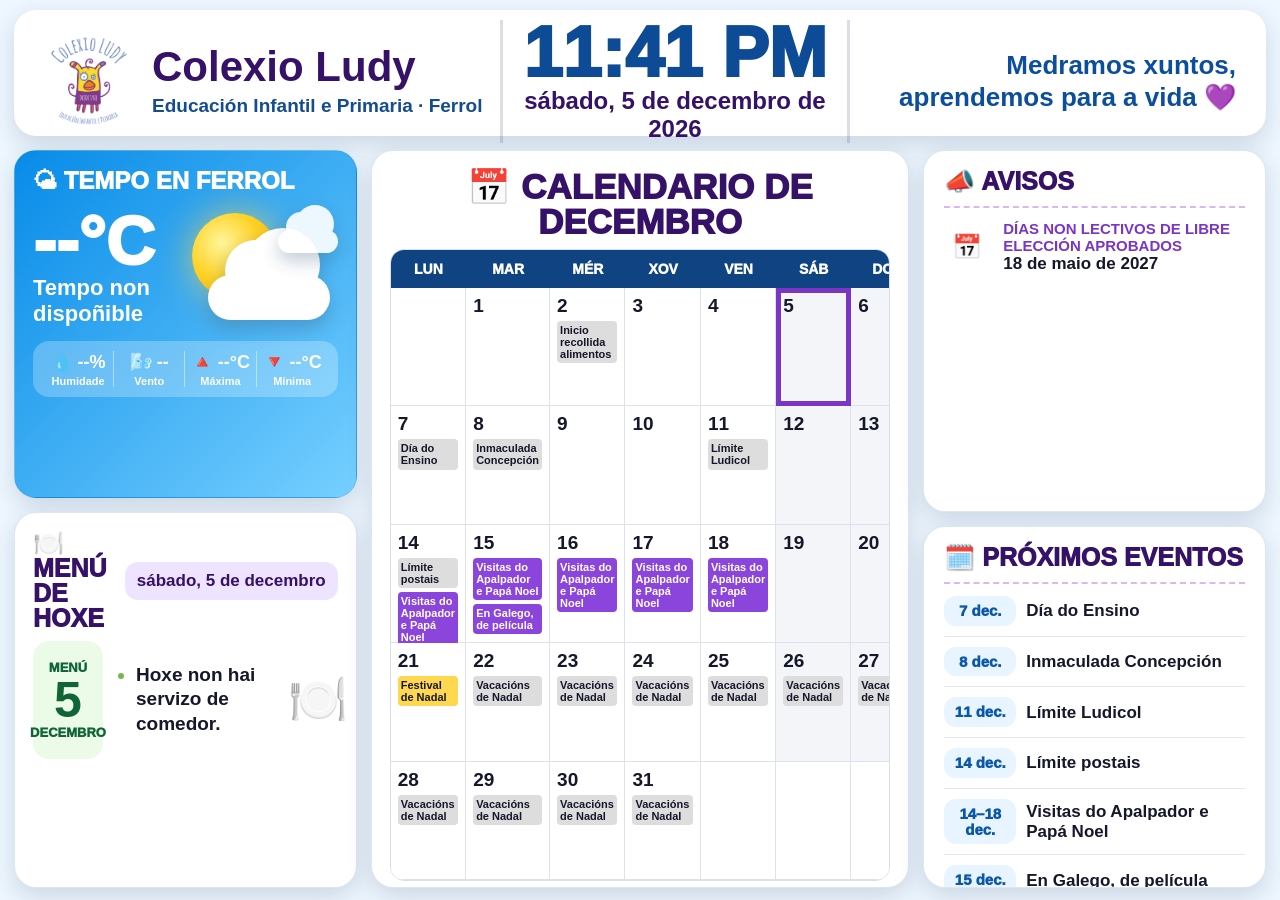
==== index.html @ 8db650c2 "Add files via upload" ====
<!DOCTYPE html>
<html lang="gl">
<head>
<meta charset="utf-8">
<meta name="viewport" content="width=device-width,initial-scale=1">
<title>Colexio Ludy · Panel informativo</title>
<style>
:root {
  --navy:#0b2e63;
  --blue:#168ee7;
  --purple:#351168;
  --violet:#7b35c5;
  --pink:#f25c9a;
  --yellow:#ffd84f;
  --cyan:#72d6dc;
  --green:#b8ec88;
  --sport:#0b3aa6;
  --ink:#15172a;
  --shadow:0 8px 24px rgba(18,43,80,.16);
}
*{box-sizing:border-box}
html,body{margin:0;width:100%;height:100%;overflow:hidden}
body{font-family:"Segoe UI",Arial,sans-serif;background:#eef7ff;color:var(--ink)}

.screen{
  width:100vw;
  height:100vh;
  padding:10px 14px 12px;
  display:grid;
  grid-template-rows:126px 1fr;
  gap:14px;
}

header{
  background:white;
  border-radius:22px;
  box-shadow:var(--shadow);
  display:grid;
  grid-template-columns:1.24fr .95fr 1.05fr;
  align-items:center;
  padding:10px 30px;
}

.brand{display:flex;align-items:center;gap:18px;min-width:0}
.logo{width:90px;height:90px;object-fit:contain}
h1{margin:0;color:var(--purple);font-size:42px;line-height:1}
.brand p{margin:7px 0 0;color:#144d8e;font-size:19px;font-weight:750}
.clock{text-align:center;border-left:3px solid rgba(53,17,104,.15);border-right:3px solid rgba(53,17,104,.15)}
#hora{font-size:70px;line-height:.95;font-weight:950;color:#0d4b96}
#data{font-size:24px;font-weight:900;color:var(--purple)}
#data b{color:#0d66bd}
.motto{text-align:right;color:#0b4e9d;font:700 26px "Comic Sans MS","Segoe UI",sans-serif;line-height:1.25}

main{
  display:grid;
  grid-template-columns:28fr 44fr 28fr;
  grid-template-rows:48fr 52fr;
  gap:14px;
  min-height:0;
}

.card{
  background:white;
  border-radius:22px;
  box-shadow:var(--shadow);
  border:1px solid rgba(70,120,180,.18);
  padding:18px;
  overflow:hidden;
}
.card h2{margin:0 0 12px;color:var(--purple);font-size:26px;font-weight:950;line-height:1}

/* TEMPO */
.weather{
  grid-column:1;
  grid-row:1;
  background:linear-gradient(135deg,#078be8 0%,#76d0ff 100%);
  color:white;
}
.weather h2{color:white;font-size:24px}
.wbox{display:grid;grid-template-columns:1fr 154px;align-items:center;gap:4px}
.temp{font-size:68px;font-weight:950;line-height:1}
.wtext{font-size:22px;font-weight:800}
.art{position:relative;width:154px;height:124px}
.sun{position:absolute;left:8px;top:8px;width:86px;height:86px;border-radius:50%;background:radial-gradient(circle at 35% 35%,#fff69b,#ffd226 45%,#f5a400);box-shadow:0 0 35px rgba(255,214,66,.65)}
.sun:before{content:"";position:absolute;inset:-20px;border-radius:50%;background:repeating-conic-gradient(#ffd126 0 9deg,transparent 9deg 24deg);z-index:-1}
.cloud{position:absolute;background:white;border-radius:50px;filter:drop-shadow(0 8px 9px rgba(56,96,128,.35))}
.cloud:before,.cloud:after{content:"";position:absolute;background:white;border-radius:50%}
.c1{width:122px;height:45px;left:24px;top:70px}
.c1:before{width:62px;height:62px;left:17px;top:-35px}
.c1:after{width:74px;height:74px;right:10px;top:-47px}
.c2{width:60px;height:23px;right:0;top:25px;opacity:.9}
.c2:before{width:30px;height:30px;left:8px;top:-18px}
.c2:after{width:38px;height:38px;right:4px;top:-25px}
.stats{margin-top:12px;padding:10px;background:rgba(255,255,255,.25);border-radius:16px;display:grid;grid-template-columns:repeat(4,1fr)}
.stats div{text-align:center;border-right:1px solid rgba(255,255,255,.45);font-size:18px;font-weight:900}
.stats div:last-child{border-right:0}
.stats small{display:block;font-size:11px;margin-top:2px}

/* MENÚ */
.menu{grid-column:1;grid-row:2}
.menuhead{display:flex;justify-content:space-between;align-items:center;margin-bottom:10px}
.menuhead h2{margin:0;font-size:25px}
.pill{background:#efe4ff;color:var(--purple);font-weight:900;padding:9px 12px;border-radius:13px;font-size:17px;white-space:nowrap}
.mcontent{display:grid;grid-template-columns:70px 1fr 50px;gap:12px;align-items:center}
.badge{height:118px;background:#ecfae8;border-radius:16px;color:#0f6535;display:flex;flex-direction:column;align-items:center;justify-content:center;font-weight:950}
.badge strong{font-size:50px;line-height:1}
.badge span{font-size:13px}
#menu-list{margin:0;padding-left:21px;font-size:19px;line-height:1.28;font-weight:700}
#menu-list li{margin:6px 0}
#menu-list li::marker{color:#76b84c}
.plate{font-size:48px}
.nut{margin-top:12px;background:#f1e6ff;color:#5d238d;border-radius:14px;padding:10px;font-size:15px;font-weight:800;line-height:1.2}

/* CALENDARIO */
.calendar{grid-column:2;grid-row:1/3;padding:18px}
.calendar h2{text-align:center;font-size:35px;margin-bottom:10px}
.cal{height:calc(100% - 68px);display:grid;grid-template-columns:repeat(7,1fr);grid-template-rows:38px repeat(5,1fr);border:1px solid #d8deea;border-radius:14px;overflow:hidden}
.wd{background:#0f4382;color:white;display:flex;align-items:center;justify-content:center;font-size:14px;font-weight:950}
.day{position:relative;padding:7px;border-right:1px solid #dce2ec;border-bottom:1px solid #dce2ec;font-size:19px;font-weight:900;background:white}
.weekend{background:#f3f5f8}
.today{outline:5px solid var(--violet);outline-offset:-5px}
.evt{display:block;margin-top:4px;padding:3px;border-radius:4px;font-size:11px;line-height:1.1;font-weight:850}
.pink{background:#f45c9a;color:white}
.cyan{background:#72d6dc}
.purple{background:#8b45dc;color:white}
.yellow{background:#ffd84f}
.blue{background:#37aee8;color:white}
.deep{background:#1020ad;color:white}
.gray{background:#ddd}
.green{background:#bdef92}
.legend{height:38px;display:flex;align-items:center;justify-content:center;gap:8px;font-size:12px;font-weight:800;flex-wrap:wrap}
.dot{display:inline-block;width:13px;height:13px;border-radius:50%;margin-right:4px;vertical-align:-2px}

/* DEREITA: máis estreita visualmente e máis alta */
.side{
  grid-column:3;
  grid-row:1/3;
  display:grid;
  grid-template-rows:1fr 1fr;
  gap:14px;
  min-height:0;
}
.notices,.events{padding:18px 20px}
.notices h2,.events h2{border-bottom:2px dashed #d8b7f3;padding-bottom:12px;font-size:25px;margin-bottom:12px}
.nlist,.elist{display:flex;flex-direction:column;gap:10px}
.notice{display:grid;grid-template-columns:48px 1fr;gap:11px;align-items:center;border-bottom:1px solid #e4e7ef;padding-bottom:10px}
.notice:last-child{border-bottom:0}
.ico{width:46px;height:46px;border-radius:50%;display:flex;align-items:center;justify-content:center;color:white;font-size:24px}
.notice b{display:block;color:var(--violet);font-size:15px;text-transform:uppercase}
.notice span{font-size:17px;font-weight:850;line-height:1.14}
.erow{display:grid;grid-template-columns:72px 1fr;gap:10px;align-items:center;border-bottom:1px solid #e4e7ef;padding-bottom:10px}
.erow:last-child{border-bottom:0}
.edate{background:#e8f4ff;color:#0a58a7;border-radius:12px;padding:7px 2px;text-align:center;font-size:15px;line-height:1.05;font-weight:950}
.erow span{font-size:17px;line-height:1.16;font-weight:850}
.orange{background:#ffb85c;color:var(--ink)}
.week-event{z-index:1;align-self:start;margin:32px 6px 0;padding:5px 8px;border-radius:6px;font-size:13px;line-height:18px;font-weight:850;pointer-events:none}
.has-week-bar > span:nth-child(2){margin-top:40px}
</style>
</head>
<body>
<div class="screen">
<header>
 <div class="brand">
   <img src="[data-uri]" alt="Logo" class="logo">
   <div><h1>Colexio Ludy</h1><p>Educación Infantil e Primaria · Ferrol</p></div>
 </div>
 <div class="clock"><div id="hora">--:--</div><div id="data">Cargando…</div></div>
 <div class="motto">Medramos xuntos,<br>aprendemos para a vida 💜</div>
</header>

<main>
 <section class="card weather">
  <h2>🌤 TEMPO EN FERROL</h2>
  <div class="wbox"><div><div id="temperatura" class="temp">--°C</div><div id="estado" class="wtext">Actualizando…</div></div><div class="art"><div class="sun"></div><div class="cloud c1"></div><div class="cloud c2"></div></div></div>
  <div class="stats"><div>💧 <span id="humidade">--%</span><small>Humidade</small></div><div>🌬️ <span id="vento">--</span><small>Vento</small></div><div>🔺 <span id="maxima">--°C</span><small>Máxima</small></div><div>🔻 <span id="minima">--°C</span><small>Mínima</small></div></div>
 </section>

 <section class="card menu">
  <div class="menuhead"><h2>🍽️ MENÚ DE HOXE</h2><div id="menu-data" class="pill">--</div></div>
  <div class="mcontent"><div class="badge"><span>MENÚ</span><strong id="menu-dia-num">--</strong><span id="menu-mes">--</span></div><ul id="menu-list"></ul><div class="plate">🍽️</div></div>
  <div id="nutrition" class="nut"></div>
 </section>

 <section class="card calendar">
<h2 id="calendar-title">📅 CALENDARIO</h2>
  <div id="cal" class="cal"></div>
  <div class="legend">
    <span><i class="dot" style="border:3px solid #7b35c5"></i>Hoxe</span>
    <span><i class="dot" style="background:#8b45dc"></i>Actividades</span>
    <span><i class="dot" style="background:#ffd84f"></i>Celebracións</span>
    <span><i class="dot" style="background:#54d0d4"></i>Saídas</span>
    <span><i class="dot" style="background:#1020ad"></i>Deporte</span>
    <span><i class="dot" style="background:#aaa"></i>Outros</span>
  </div>
 </section>

 <div class="side">
  <section class="card notices"><h2>📣 AVISOS</h2><div id="notices" class="nlist"></div></section>
  <section class="card events"><h2>🗓️ PRÓXIMOS EVENTOS</h2><div id="elist" class="elist"></div></section>
 </div>
</main>
</div>

<script src="script.js?v=20261005-samain-4"></script>
  
</body>
</html>
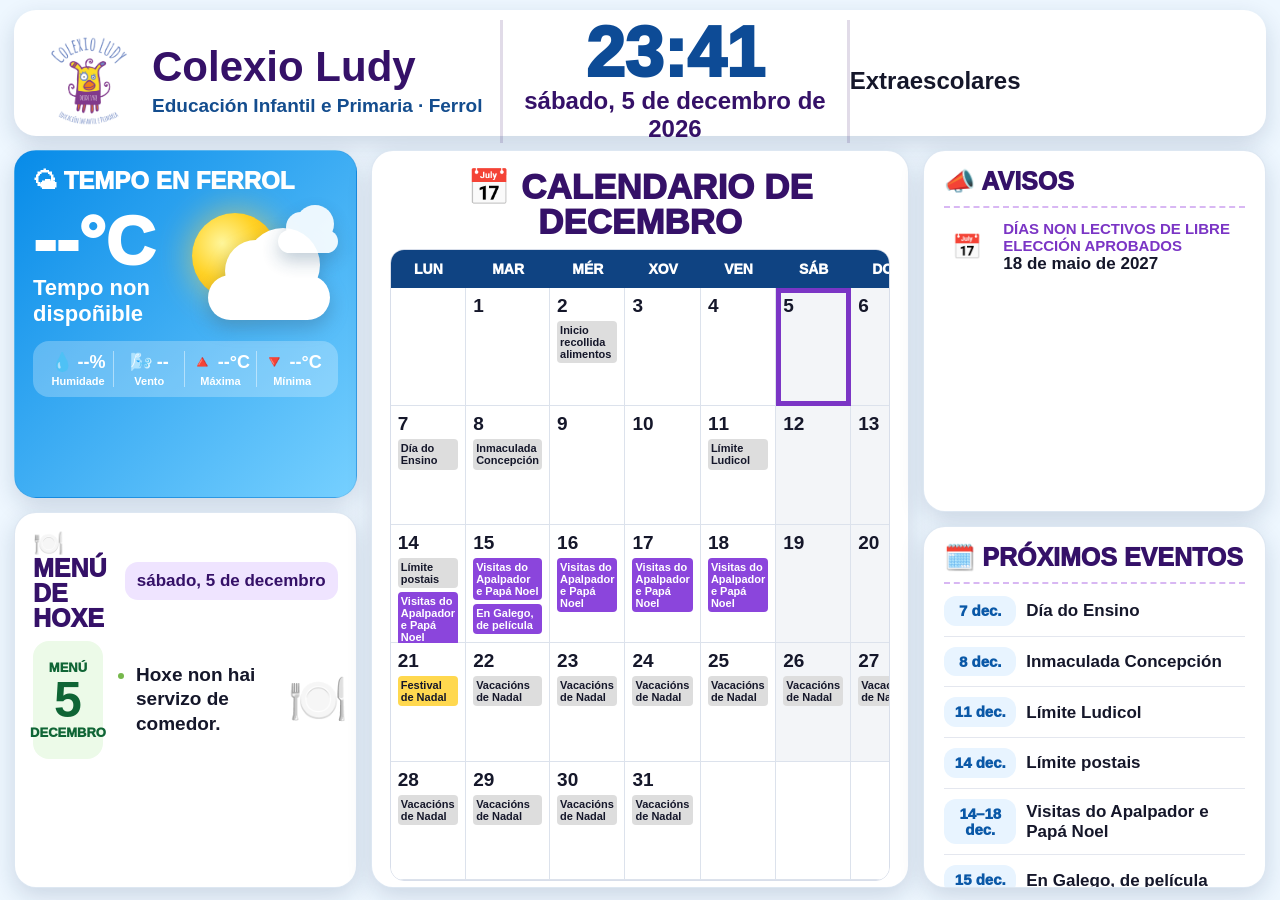
==== commit b0f47458: "Update index.html" ====
--- a/index.html
+++ b/index.html
@@ -165,7 +165,10 @@
    <div><h1>Colexio Ludy</h1><p>Educación Infantil e Primaria · Ferrol</p></div>
  </div>
  <div class="clock"><div id="hora">--:--</div><div id="data">Cargando…</div></div>
- <div class="motto">Medramos xuntos,<br>aprendemos para a vida 💜</div>
+<section class="extraescolares-tv" aria-label="Actividades extraescolares">
+  <h2 id="extraescolares-titulo">Extraescolares</h2>
+  <div id="extraescolares-lista"></div>
+</section>
 </header>
 
 <main>
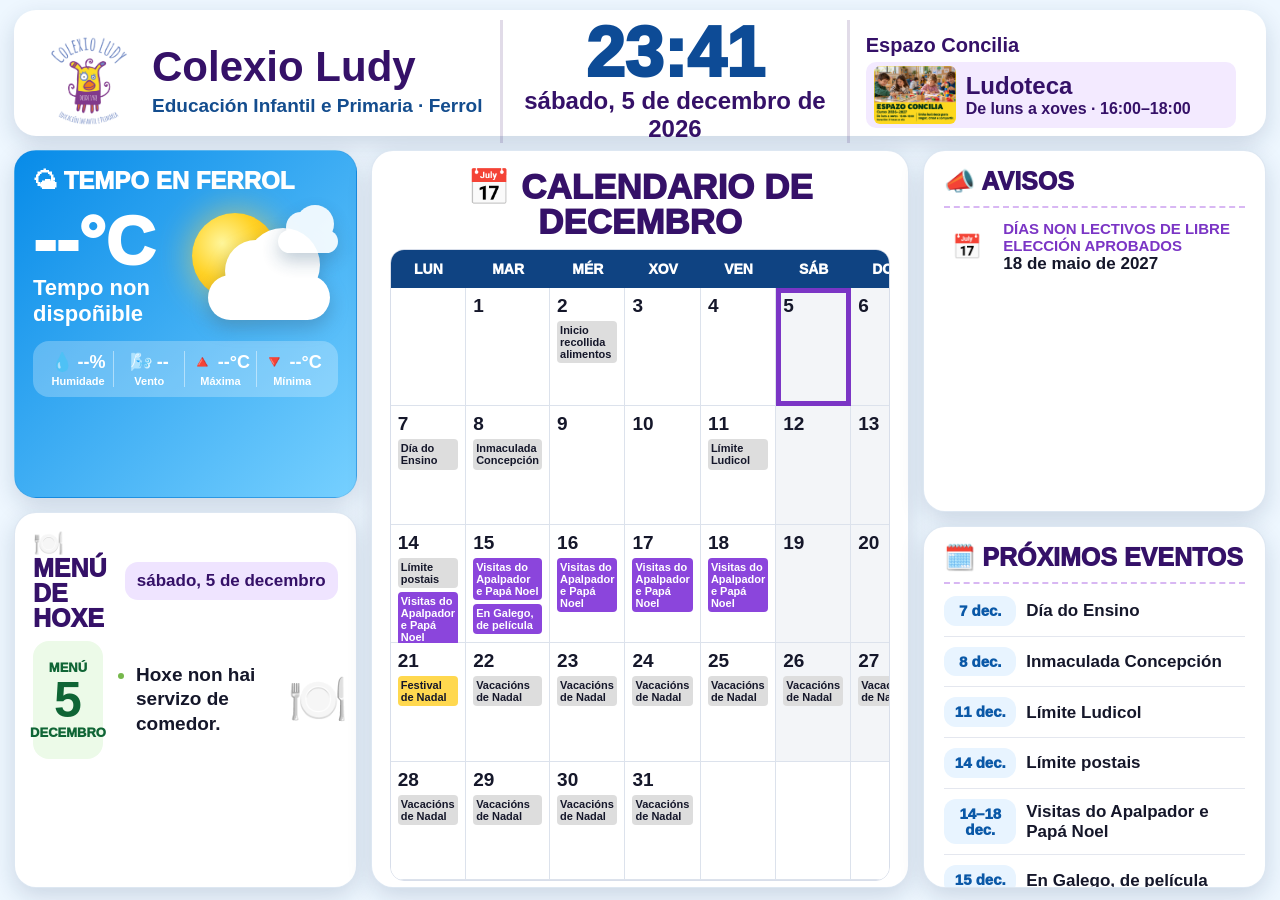
==== commit e4454f1a: "Add files via upload" ====
--- a/index.html
+++ b/index.html
@@ -155,6 +155,20 @@
 .orange{background:#ffb85c;color:var(--ink)}
 .week-event{z-index:1;align-self:start;margin:32px 6px 0;padding:5px 8px;border-radius:6px;font-size:13px;line-height:18px;font-weight:850;pointer-events:none}
 .has-week-bar > span:nth-child(2){margin-top:40px}
+
+/* Extraescolares: ocupa só a antiga zona do lema. */
+.extraescolares-tv{min-width:0;height:100%;padding-left:16px;display:flex;flex-direction:column;justify-content:center;gap:6px;color:var(--purple)}
+.extraescolares-tv h2{margin:0;font-size:20px;font-weight:900;line-height:1.1}
+#extraescolares-lista{display:grid;gap:5px;min-width:0}
+.extraescolar-tv{display:grid;grid-template-columns:58px minmax(0,1fr);align-items:center;gap:10px;padding:0 8px;border-radius:10px;background:#f3eaff;min-width:0}
+.extraescolar-tv img{width:58px;height:36px;object-fit:cover;object-position:center 25%;border-radius:6px}
+.extraescolar-tv strong{display:block;font-size:19px;font-weight:900;line-height:1.1}
+.extraescolar-tv span{display:block;font-size:14px;font-weight:750;line-height:1.1}
+#extraescolares-lista.un-aviso .extraescolar-tv{grid-template-columns:82px minmax(0,1fr);padding-top:4px;padding-bottom:4px}
+#extraescolares-lista.un-aviso img{width:82px;height:58px}
+#extraescolares-lista.un-aviso strong{font-size:24px}
+#extraescolares-lista.un-aviso span{font-size:16px}
+
 </style>
 </head>
 <body>
@@ -206,5 +220,69 @@
 
 <script src="script.js?v=20261005-samain-4"></script>
   
+<script>
+
+(() => {
+  const imaxes = {"cocina": "[data-uri]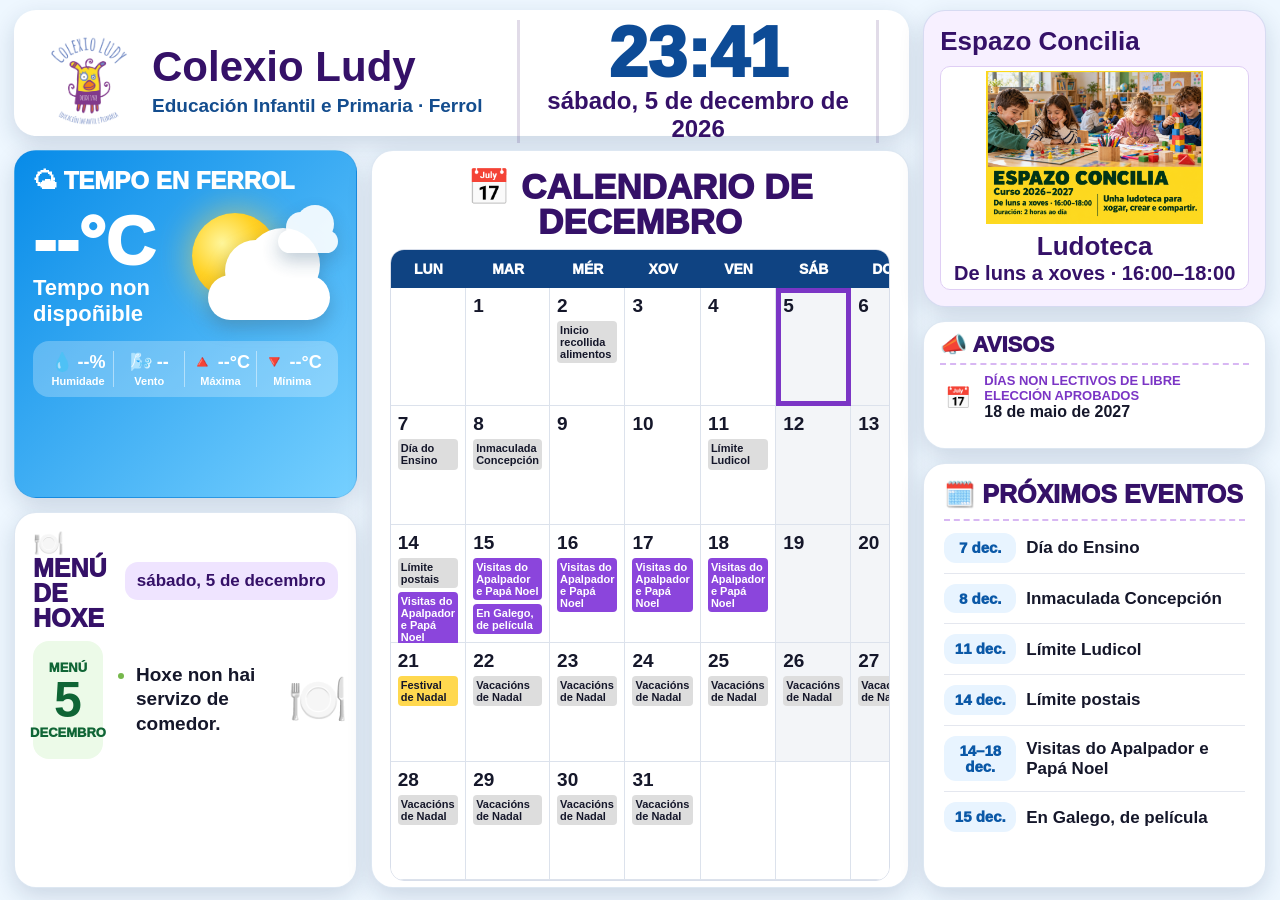
==== commit 3f979be4: "Add files via upload" ====
--- a/index.html
+++ b/index.html
@@ -169,6 +169,36 @@
 #extraescolares-lista.un-aviso strong{font-size:24px}
 #extraescolares-lista.un-aviso span{font-size:16px}
 
+
+/* Esquina dereita: actividades grandes, avisos compactos e eventos. */
+.screen{grid-template-columns:28fr 44fr 28fr;grid-template-rows:126px minmax(0,48fr) minmax(0,52fr);min-height:0}
+.screen > header{grid-column:1/3;grid-row:1;grid-template-columns:1.24fr .95fr;min-width:0}
+.screen > main{display:contents}
+.weather{grid-column:1;grid-row:2;min-height:0}
+.menu{grid-column:1;grid-row:3;min-height:0}
+.calendar{grid-column:2;grid-row:2/4;min-height:0}
+.side{grid-column:3;grid-row:1/4;grid-template-rows:minmax(0,35fr) minmax(0,15fr) minmax(0,50fr);min-width:0;min-height:0}
+.side > .extraescolares-tv{height:auto;padding:16px;justify-content:initial;gap:10px;background:#f7f0ff;display:flex;flex-direction:column;min-height:0}
+.extraescolares-tv h2{font-size:26px;line-height:1.1;flex-shrink:0}
+#extraescolares-lista{flex:1;min-height:0;display:grid;grid-template-columns:repeat(2,minmax(0,1fr));gap:10px}
+#extraescolares-lista.un-aviso{grid-template-columns:minmax(0,1fr)}
+#extraescolares-lista .extraescolar-tv{display:flex;flex-direction:column;align-items:stretch;justify-content:space-between;gap:8px;padding:8px;min-height:0;background:white;border:1px solid #dfcef4}
+#extraescolares-lista .extraescolar-tv img{width:100%;height:auto;flex:1;min-height:0;object-fit:contain;object-position:center;border-radius:8px}
+#extraescolares-lista .extraescolar-tv > div{flex-shrink:0;text-align:center}
+#extraescolares-lista .extraescolar-tv strong{font-size:22px;line-height:1.15}
+#extraescolares-lista .extraescolar-tv span{font-size:19px;line-height:1.2}
+#extraescolares-lista.un-aviso .extraescolar-tv strong{font-size:26px}
+#extraescolares-lista.un-aviso .extraescolar-tv span{font-size:20px}
+.side > .notices{padding:12px 16px;min-height:0}
+.notices h2{font-size:22px;margin-bottom:8px;padding-bottom:7px}
+.notices .notice{padding-bottom:4px;gap:8px}
+.notices .ico{width:36px;height:36px;font-size:21px}
+.notices .notice{grid-template-columns:36px minmax(0,1fr)}
+.notices .notice b{font-size:13px}
+.notices .notice span{font-size:16px}
+.day.nonlectivo{background:#f3f5f8}
+.day .festivo-label{display:block;margin-top:5px;color:#586174;font-size:12px;font-weight:800;line-height:1.15}
+
 </style>
 </head>
 <body>
@@ -179,10 +209,7 @@
    <div><h1>Colexio Ludy</h1><p>Educación Infantil e Primaria · Ferrol</p></div>
  </div>
  <div class="clock"><div id="hora">--:--</div><div id="data">Cargando…</div></div>
-<section class="extraescolares-tv" aria-label="Actividades extraescolares">
-  <h2 id="extraescolares-titulo">Extraescolares</h2>
-  <div id="extraescolares-lista"></div>
-</section>
+
 </header>
 
 <main>
@@ -212,6 +239,10 @@
  </section>
 
  <div class="side">
+<section class="card extraescolares-tv" aria-label="Actividades extraescolares">
+  <h2 id="extraescolares-titulo">Extraescolares</h2>
+  <div id="extraescolares-lista"></div>
+</section>
   <section class="card notices"><h2>📣 AVISOS</h2><div id="notices" class="nlist"></div></section>
   <section class="card events"><h2>🗓️ PRÓXIMOS EVENTOS</h2><div id="elist" class="elist"></div></section>
  </div>
@@ -284,5 +315,46 @@
 })();
 
 </script>
+<script>
+
+(() => {
+  // Datas completas: a marca non se repite noutros meses ou anos.
+  const festivos = {'2026-10-12': 'Festivo'};
+  const meses = ['xaneiro','febreiro','marzo','abril','maio','xuño',
+    'xullo','agosto','setembro','outubro','novembro','decembro'];
+  function marcarFestivos() {
+    const cal = document.getElementById('cal');
+    const titulo = document.getElementById('calendar-title');
+    if (!cal || !titulo) return;
+    const partes = new Intl.DateTimeFormat('en-GB', {
+      timeZone: 'Europe/Madrid', year: 'numeric', month: '2-digit'
+    }).formatToParts(new Date());
+    const valores = Object.fromEntries(partes.map(p => [p.type,p.value]));
+    const texto = titulo.textContent.toLocaleLowerCase('gl-ES');
+    const mesNoTitulo = meses.findIndex(m => texto.includes(m));
+    const mes = mesNoTitulo >= 0 ? String(mesNoTitulo+1).padStart(2,'0') : valores.month;
+    const ano = (texto.match(/\b20\d{2}\b/) || [valores.year])[0];
+    for (const cela of cal.querySelectorAll('.day')) {
+      const numero = (cela.firstElementChild?.textContent || '').trim();
+      const data = /^\d{1,2}$/.test(numero) ? `${ano}-${mes}-${numero.padStart(2,'0')}` : '';
+      const nome = festivos[data];
+      cela.classList.toggle('nonlectivo', Boolean(nome));
+      const etiqueta = cela.querySelector('.festivo-label');
+      if (nome && !etiqueta) {
+        const aviso = document.createElement('span');
+        aviso.className = 'festivo-label';
+        aviso.textContent = nome;
+        cela.append(aviso);
+      } else if (!nome && etiqueta) etiqueta.remove();
+    }
+  }
+  const calendario = document.getElementById('cal');
+  if (calendario) {
+    new MutationObserver(marcarFestivos).observe(calendario, {childList:true,subtree:true});
+    marcarFestivos();
+  }
+})();
+
+</script>
 </body>
 </html>
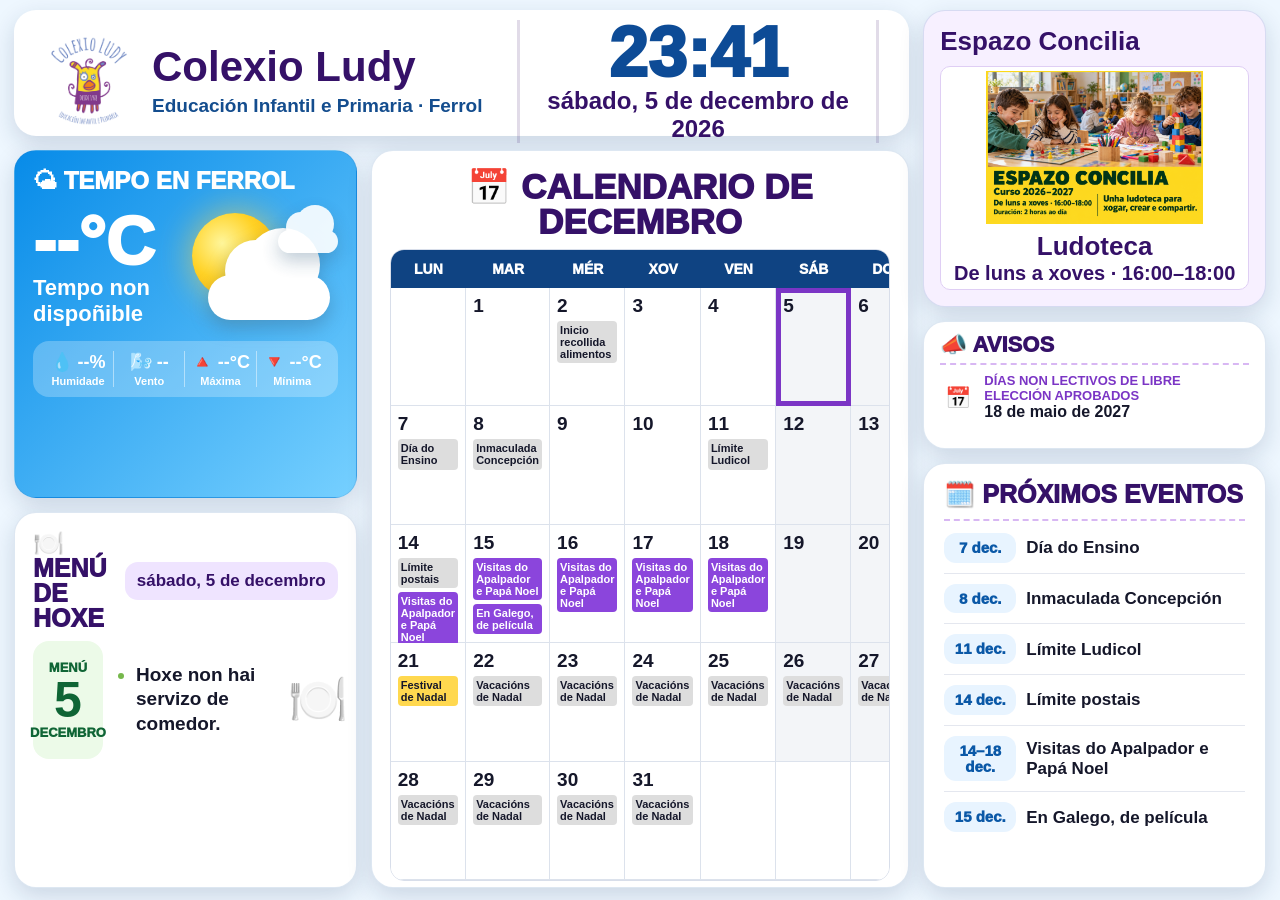
==== commit 010a4f39: "Add files via upload" ====
--- a/index.html
+++ b/index.html
@@ -198,6 +198,44 @@
 .notices .notice span{font-size:16px}
 .day.nonlectivo{background:#f3f5f8}
 .day .festivo-label{display:block;margin-top:5px;color:#586174;font-size:12px;font-weight:800;line-height:1.15}
+
+
+/* SAMAÍN 2026: activo unicamente do 27 ao 30 de outubro */
+body.sam-2026{--purple:#ffac40;--violet:#c879ff;--ink:#f8ecdc;--shadow:0 8px 28px rgba(0,0,0,.38);background:radial-gradient(ellipse at 50% 0%,#503060,#120f25 75%);}
+.sam-2026 header,.sam-2026 .card{background:#251d38;color:#fff0d8;border:1px solid #80516e;}
+.sam-2026 header{background:linear-gradient(110deg,#251b39,#44233b 60%,#251b39)}
+.sam-2026 h1,.sam-2026 .card h2,.sam-2026 #data,.sam-2026 #hora{color:#ffba54}
+.sam-2026 .brand p{color:#f3c6f5}
+.sam-2026 .weather{background:linear-gradient(140deg,#30214f,#57345e)}
+.sam-2026 .day{background:#2d263e;color:#fff0dc;border-color:#5e4965}
+.sam-2026 .weekend,.sam-2026 .day.nonlectivo{background:#3b3047}
+.sam-2026 .wd{background:#6a3459}
+.sam-2026 .today{outline-color:#ff9e36}
+.sam-2026 .side>.extraescolares-tv{background:#342444;color:#ffbd68}
+.sam-2026 .extraescolar-tv,.sam-2026 #extraescolares-lista .extraescolar-tv{background:#473250;color:#fff1df;border-color:#8e5e80}
+.sam-2026 .notice b{color:#ffbb68}
+.sam-2026 .notice,.sam-2026 .erow{border-color:#6a526d}
+.sam-2026 .edate,.sam-2026 .pill,.sam-2026 .nut{background:#54335a;color:#ffdf9d}
+.sam-2026 .badge{background:#493950;color:#ffdf9d}
+.sam-2026 .stats{background:#694466}
+.sam-2026 .sun{background:radial-gradient(circle at 35% 35%,#fff0aa,#ffb147 55%,#d55b37)}
+#sam-decor{display:none;pointer-events:none;position:fixed;inset:0;z-index:30;overflow:hidden}
+.sam-2026 #sam-decor{display:block}
+.sam-moon{position:absolute;right:4%;top:2%;width:78px;height:78px;border-radius:50%;background:#ffe7a4;box-shadow:0 0 32px #ffb15a88;opacity:.85}
+.sam-bat{position:absolute;font-size:32px;animation:sam-fly 13s linear infinite;filter:drop-shadow(0 2px 4px #000)}
+.sam-bat:nth-child(2){top:8%;left:-10%;animation-delay:-4s}.sam-bat:nth-child(3){top:65%;left:-10%;animation-delay:-9s;font-size:25px}
+@keyframes sam-fly{0%{transform:translateX(-5vw) translateY(0) rotate(-10deg)}50%{transform:translateX(55vw) translateY(-25px) rotate(10deg)}100%{transform:translateX(115vw) translateY(12px) rotate(-10deg)}}
+#sam-tag{position:fixed;bottom:5px;left:50%;transform:translateX(-50%);z-index:32;color:#ffd294;background:#422445;border:1px solid #ab6e63;border-radius:18px;padding:3px 15px;font-size:13px;font-weight:900;display:none;pointer-events:none}
+.sam-2026 #sam-tag{display:block}
+#sam-audio{position:fixed;z-index:50;bottom:10px;right:14px;border:1px solid #f5aa54;border-radius:16px;background:#432547;color:#fff0d8;padding:9px 13px;font-weight:800;cursor:pointer;display:none}
+.sam-2026 #sam-audio{display:block}
+#sam-scare{position:fixed;inset:0;z-index:45;pointer-events:none;display:none;align-items:center;justify-content:center;background:#150c26a8;animation:sam-in .35s ease-out}
+#sam-scare.on{display:flex}
+#sam-scare .symbol{font-size:min(25vw,220px);filter:drop-shadow(0 0 35px #ff9639);animation:sam-bounce 1s ease-in-out infinite alternate}
+#sam-scare .caption{font-size:clamp(25px,4vw,55px);font-weight:950;color:#ffdb8b;text-align:center;text-shadow:0 4px 15px #000}
+@keyframes sam-bounce{to{transform:scale(1.15) rotate(5deg)}}
+@keyframes sam-in{from{opacity:0}to{opacity:1}}
+@media(prefers-reduced-motion:reduce){.sam-bat,#sam-scare .symbol{animation:none}}
 
 </style>
 </head>
@@ -356,5 +394,57 @@
 })();
 
 </script>
+
+<script>
+(()=>{
+  'use strict';
+  const zone='Europe/Madrid', horarios=['09:00','09:50','10:40','11:30','12:00','12:20','13:10','13:50','14:00'];
+  const escenas=[['🧙','A bruxa esperta!'],['👻','Pantasmas no corredor!'],['🐺','Ouvea o lobo!'],['⚡','Achégase a tormenta!'],['🦇','Voan os morcegos!'],['🚪','Ábrese a porta encantada!'],['💀','Bailan os esqueletos!'],['🧛','Chegou Drácula!'],['🎃','Ata mañá, criaturas!']];
+  const parametros=new URLSearchParams(location.search);
+  // ?samain=proba permite revisar a decoración fóra das datas; non activa horarios reais.
+  const proba=parametros.get('samain')==='proba' || location.protocol==='file:';
+  const formato=new Intl.DateTimeFormat('en-GB',{timeZone:zone,year:'numeric',month:'2-digit',day:'2-digit',hour:'2-digit',minute:'2-digit',hourCycle:'h23'});
+  function agora(){const x=Object.fromEntries(formato.formatToParts(new Date()).map(p=>[p.type,p.value]));return {data:`${x.year}-${x.month}-${x.day}`,hora:`${x.hour}:${x.minute}`}}
+  function activo(){const d=agora().data;return proba||(d>='2026-10-27'&&d<='2026-10-30')}
+  const decor=document.createElement('div');decor.id='sam-decor';decor.innerHTML='<div class="sam-moon"></div><span class="sam-bat">🦇</span><span class="sam-bat">🦇</span>';
+  const tag=document.createElement('div');tag.id='sam-tag';tag.textContent='🎃 SAMAÍN · COLEXIO LUDY · 27–30 OUTUBRO 🎃';
+  const boton=document.createElement('button');boton.id='sam-audio';boton.textContent='🔊 Activar sons';boton.type='button';
+  const scare=document.createElement('div');scare.id='sam-scare';scare.innerHTML='<div style="text-align:center"><div class="symbol"></div><div class="caption"></div></div>';
+  document.body.append(decor,tag,scare,boton);
+  const arquivos=['bruxa.mp3','pantasmas.mp3','lobo.mp3','tormenta.mp3','morcegos.mp3','porta.mp3','esqueleto.mp3','dracula.mp3','despedida.mp3'];
+  let habilitado=false, ultimaClave='',timer=null;
+  let audio=null;
+  function son(indice){
+    if(!habilitado)return;
+    if(audio){audio.pause();audio.removeAttribute('src');audio.load();}
+    const actual=new Audio('sons/'+arquivos[indice]);
+    audio=actual;
+    actual.preload='auto';actual.volume=0.65;
+    actual.play().catch((erro)=>{
+      if(actual!==audio || erro.name==='AbortError')return;
+      boton.textContent='⚠️ Non se puido reproducir '+arquivos[indice];
+      boton.style.opacity='1';
+      console.warn('Erro de reprodución:',arquivos[indice],erro);
+    });
+  }
+  function animar(i){const [emoji,txt]=escenas[i];scare.querySelector('.symbol').textContent=emoji;scare.querySelector('.caption').textContent=txt;scare.classList.add('on');clearTimeout(timer);timer=setTimeout(()=>scare.classList.remove('on'),4400)}
+  function lanzar(i){animar(i);son(i)}
+  boton.addEventListener('click',()=>{
+    habilitado=true;boton.textContent='🔊 Sons activados';
+    // A interacción do usuario habilita a reprodución automática posterior.
+    audio.muted=true;audio.play().catch(()=>{}).finally(()=>{audio.pause();audio.muted=false});
+  });
+  function revisar(){const estado=activo();document.body.classList.toggle('sam-2026',estado);if(!estado)return;
+    const a=agora();if(proba)return;const i=horarios.indexOf(a.hora);if(i<0)return;
+    const clave=a.data+' '+a.hora;
+    // Evita repeticións no mesmo minuto mesmo se se recarga a páxina.
+    if(ultimaClave===clave||sessionStorage.getItem('samain-ultimo-son')===clave)return;
+    ultimaClave=clave;sessionStorage.setItem('samain-ultimo-son',clave);lanzar(i);
+  }
+  revisar();setInterval(revisar,1000);
+  // Proba visual e sonora manual: engadir ?samain=proba á URL e premer a tecla S.
+  const test=document.createElement('button');test.id='sam-test';test.textContent='👻 PROBAR EFECTO';test.style.cssText='position:fixed;bottom:58px;right:14px;z-index:80;background:#ffb34f;color:#24152d;border:0;border-radius:12px;padding:12px 18px;font-weight:900;cursor:pointer;display:none';document.body.append(test);if(activo())test.style.display='block';test.addEventListener('click',()=>lanzar(Math.floor(Math.random()*escenas.length)));document.addEventListener('keydown',e=>{if(activo()&&e.key.toLowerCase()==='s')lanzar(Math.floor(Math.random()*escenas.length))});
+})();
+</script>
 </body>
 </html>
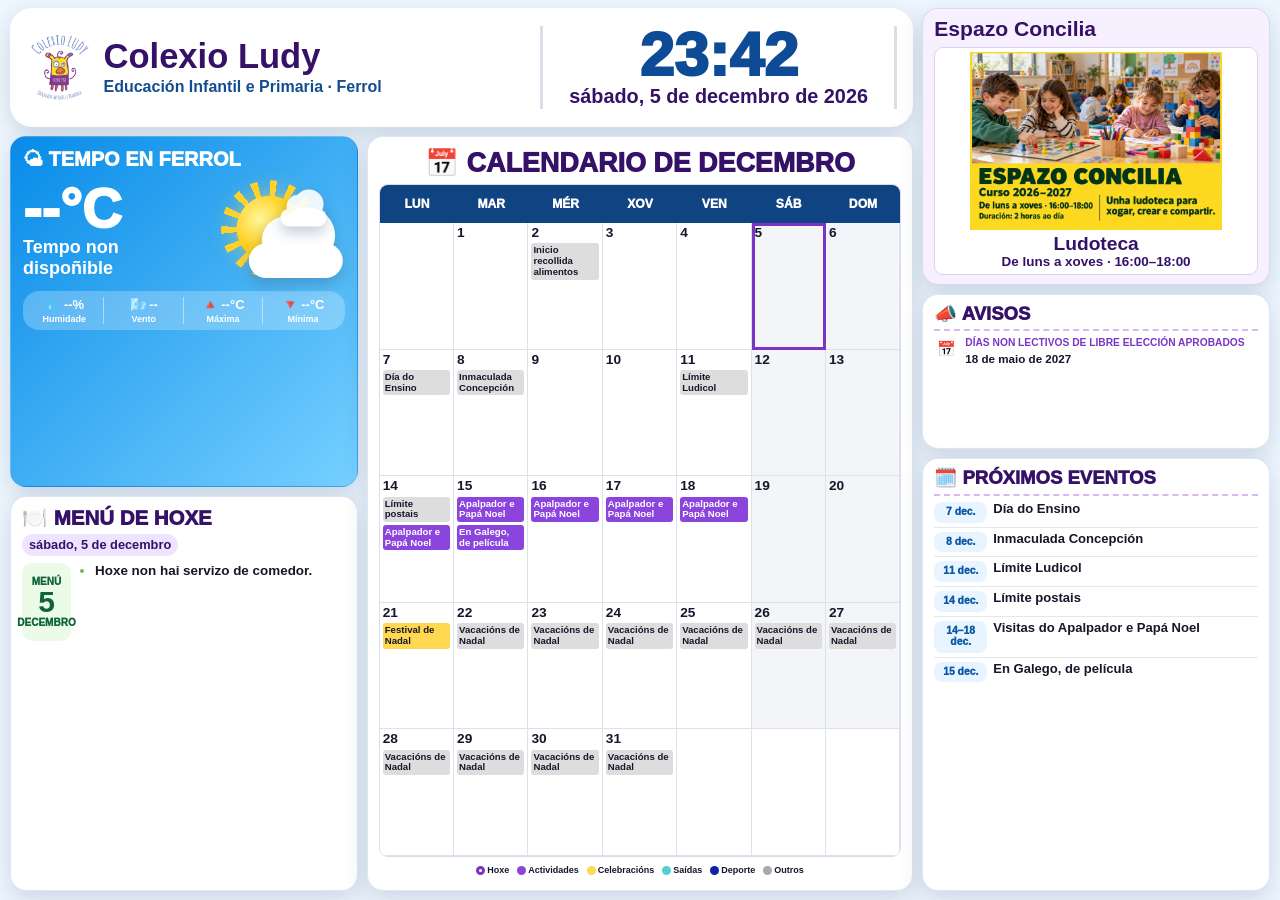
==== commit 8e234933: "Add files via upload" ====
--- a/index.html
+++ b/index.html
@@ -237,6 +237,105 @@
 @keyframes sam-in{from{opacity:0}to{opacity:1}}
 @media(prefers-reduced-motion:reduce){.sam-bat,#sam-scare .symbol{animation:none}}
 
+
+/* ==============================================================
+   AXUSTE DEFINITIVO TV 16:9 · 03/11/2026
+   Tipografía compacta e alto útil real; evita ocultar liñas.
+   ============================================================= */
+.screen {
+  padding:8px 10px 9px;
+  gap:9px;
+  grid-template-columns:minmax(0,28fr) minmax(0,44fr) minmax(0,28fr);
+  grid-template-rows:clamp(94px, 15.4vh, 119px) minmax(0,47fr) minmax(0,53fr);
+}
+.screen > header {min-width:0;padding:7px 16px; grid-template-columns:minmax(0,1.18fr) minmax(0,.82fr)}
+.brand {gap:10px;min-width:0}
+.logo {width:clamp(55px,7.5vh,80px);height:clamp(55px,7.5vh,80px)}
+h1 {font-size:clamp(25px,2.7vw,37px);line-height:1.02}
+.brand p {font-size:clamp(11px,1.35vw,16px);margin-top:4px}
+#hora{font-size:clamp(37px,5.1vw,62px)}
+#data{font-size:clamp(14px,1.55vw,20px);line-height:1.2}
+.card {padding:11px;border-radius:16px;min-width:0;min-height:0}
+.card h2 {font-size:20px;line-height:1.08;margin-bottom:6px}
+.weather {padding:12px;}
+.weather h2{font-size:20px}
+.weather .wbox{grid-template-columns:minmax(0,1fr) minmax(82px,40%);}
+.weather .temp{font-size:clamp(38px,4.5vw,55px)}
+.weather .wtext{font-size:clamp(13px,1.6vw,18px);line-height:1.17}
+.weather .art{transform:scale(.77);transform-origin:center;width:125px;height:108px;max-width:100%}
+.weather .stats{padding:6px 2px;margin-top:6px;gap:0}
+.weather .stats div{font-size:clamp(10px,1.05vw,13px)}
+.weather .stats small{font-size:9px}
+
+/* Menú: o título e a data xa non compiten na mesma fila.
+   Toda a largura restante dedícase aos pratos. */
+.menu {display:flex; flex-direction:column; padding:10px 11px; gap:5px;}
+.menuhead{display:flex;flex-wrap:wrap;gap:5px 8px;align-items:center;justify-content:flex-start;margin-bottom:2px;flex:0 0 auto}
+.menuhead h2{font-size:clamp(17px,1.6vw,22px);margin:0;line-height:1.08}
+.pill {font-size:clamp(11px,1vw,13px);padding:4px 7px;white-space:normal;line-height:1.12}
+.mcontent{display:grid;grid-template-columns:49px minmax(0,1fr);gap:8px;align-items:start;flex:1 1 auto;min-height:0}
+.badge{height:78px;border-radius:10px}
+.badge strong{font-size:30px}
+.badge span{font-size:10px}
+#menu-list{font-size:clamp(12px,1.05vw,15px);line-height:1.16;padding-left:16px;min-width:0;font-weight:750;overflow-wrap:anywhere}
+#menu-list li{margin:0 0 4px}
+.plate{display:none}
+.nut{margin-top:0;padding:5px 7px;font-size:clamp(10px,.85vw,12px);line-height:1.16;flex:0 0 auto}
+.nut[hidden]{display:none!important}
+
+/* O alto do calendario calcúlase coa altura real do título + lenda. */
+.calendar{display:flex;flex-direction:column;gap:6px;padding:11px}
+.calendar h2{font-size:clamp(21px,2.1vw,28px);line-height:1.12;margin:0;flex:0 0 auto;text-align:center}
+.cal{height:auto;flex:1 1 auto;min-height:0;border-radius:9px}
+.wd{font-size:clamp(10px,.95vw,13px)}
+.day{padding:3px 3px 1px;font-size:clamp(12px,1.07vw,16px);line-height:1.04;min-width:0;min-height:0;overflow:hidden}
+.day.today{outline-width:3px;outline-offset:-3px}
+.day .evt{margin-top:3px;padding:2px 2px;border-radius:3px;font-size:clamp(9px,.75vw,11px);line-height:1.12;font-weight:790;overflow-wrap:anywhere;white-space:normal}
+.day .festivo-label{margin-top:2px;font-size:clamp(8px,.7vw,10px);line-height:1.05}
+.legend{height:auto;min-height:16px;max-height:36px;flex:0 0 auto;font-size:clamp(9px,.7vw,11px);line-height:1.05;gap:3px 8px;margin:0}
+.legend .dot{width:9px;height:9px;margin-right:2px}
+.week-event{font-size:10px;line-height:1.1;margin:24px 2px 0;padding:3px 4px}
+.has-week-bar > span:nth-child(2){margin-top:27px}
+
+/* Dereita: máis sitio para avisos e seis eventos reais.
+   Todas as liñas teñen altura natural, sen recortes a 2 liñas. */
+.side{grid-template-rows:minmax(0,32fr) minmax(0,18fr) minmax(0,50fr);gap:9px;min-width:0;min-height:0}
+.side>.extraescolares-tv{padding:9px 11px;gap:6px}
+.extraescolares-tv h2{font-size:clamp(18px,1.65vw,22px);margin:0}
+#extraescolares-lista{gap:6px}
+#extraescolares-lista .extraescolar-tv{padding:5px;gap:4px;border-radius:9px}
+#extraescolares-lista .extraescolar-tv img{max-height:100%;object-fit:contain}
+#extraescolares-lista .extraescolar-tv strong,
+#extraescolares-lista.un-aviso .extraescolar-tv strong{font-size:clamp(16px,1.5vw,21px);line-height:1.08}
+#extraescolares-lista .extraescolar-tv span,
+#extraescolares-lista.un-aviso .extraescolar-tv span{font-size:clamp(12px,1.05vw,15px);line-height:1.1}
+.side>.notices{padding:9px 11px}
+.side>.events{padding:9px 11px}
+.notices h2,.events h2{font-size:clamp(16px,1.45vw,20px);line-height:1.1;margin:0 0 6px;padding-bottom:5px}
+.nlist,.elist{gap:4px}
+.notices .notice{grid-template-columns:25px minmax(0,1fr);gap:6px;align-items:start;padding:0 0 4px;min-height:0}
+.notices .ico{width:24px;height:24px;font-size:15px}
+.notices .notice b{font-size:clamp(10px,.8vw,12px);line-height:1.12}
+.notices .notice span{font-size:clamp(11px,.91vw,13px);line-height:1.12;overflow-wrap:anywhere}
+.erow{grid-template-columns:53px minmax(0,1fr);gap:6px;align-items:start;padding-bottom:4px;min-height:0}
+.edate{font-size:clamp(10px,.81vw,12px);line-height:1.04;padding:5px 2px;border-radius:8px}
+.erow span{font-size:clamp(12px,1.02vw,14px);line-height:1.13;overflow-wrap:anywhere}
+/* Pantallas de televisión con menos de 800 px de altura. */
+@media(max-height:800px){
+ .screen{grid-template-rows:98px minmax(0,47fr) minmax(0,53fr)}
+ .screen>.header{padding:6px 10px}
+ .weather h2{font-size:17px}
+ .weather .art{transform:scale(.66);transform-origin:top left;height:82px}
+ .weather .stats{margin-top:3px}
+ .calendar h2{font-size:22px}
+ .day .evt{font-size:9px;line-height:1.05}
+ .side{grid-template-rows:minmax(0,31fr) minmax(0,18fr) minmax(0,51fr)}
+ .side>.notices,.side>.events{padding:7px 9px}
+ .erow span{font-size:12px;line-height:1.11}
+ .elist{gap:3px}
+ .nut{padding:4px 5px}
+}
+
 </style>
 </head>
 <body>
@@ -287,7 +386,296 @@
 </main>
 </div>
 
-<script src="script.js?v=20261005-samain-4"></script>
+<script>
+const dias = ["domingo","luns","martes","mércores","xoves","venres","sábado"];
+const meses = ["xaneiro","febreiro","marzo","abril","maio","xuño","xullo","agosto","setembro","outubro","novembro","decembro"];
+
+const menus = {
+  2:{kcal:831.626,items:["Garavanzos con acelgas", "Xurelo en salsa verde", "Patacas ao vapor con perexil", "Froita"]},
+  3:{kcal:824.590,items:["Patacas á xardineira", "Albóndegas de tenreira", "Ensalada de leituga, tomate, cenoria, remolacha e millo", "Froita"]},
+  4:{kcal:689.270,items:["Crema de porros", "Tortilla de cabaciña", "Tomate natural", "Iogur"]},
+  5:{kcal:1102.477,items:["Macarróns salteados", "Boloñesa de lentellas", "Ensalada tropical", "Froita"]},
+  6:{kcal:1017.482,items:["Arroz integral con tomate", "Ragout de pavo", "Ensalada primavera", "Froita"]},
+  9:{kcal:907.216,items:["Crema de cabaciña", "Tortilla de pataca", "Leituga e millo", "Froita"]},
+  10:{kcal:1047.663,items:["Fabas estufadas", "Filete ruso", "Patacas asadas", "Froita"]},
+  11:{kcal:1111.568,items:["Macarróns integrais con salsa de setas e cabaza", "Pescada á galega", "Ensalada de leituga, millo, cenoria e pemento morrón", "Froita"]},
+  12:{kcal:944.838,items:["Arroz con verduras e dados de tortilla francesa", "Potaxe de garavanzos con espinacas e patacas", "Froita"]},
+  13:{kcal:691.089,items:["Patacas á rioxana", "Lombo asado en salsa de pementos", "Leituga, tomate e olivas", "Iogur natural"]},
+  16:{kcal:866.213,items:["Potaxe de lentellas", "Salmón ao forno", "Leituga e cenoria", "Froita"]},
+  17:{kcal:878.953,items:["Crema de verduras", "Tortilla de cabaciña", "Tomate natural", "Froita"]},
+  18:{kcal:839.569,items:["Arroz tres delicias", "Estufado de porco con xudías", "Iogur natural"]},
+  19:{kcal:705.943,items:["Macarróns integrais", "Boloñesa vexetal", "Ensalada de leituga, millo, cenoria e olivas", "Froita"]},
+  20:{kcal:920.085,items:["Crema de cabaza", "Xamonciños de polo asados", "Pataca panadeira", "Froita"]},
+  23:{kcal:761.274,items:["Espirais integrais salteadas con champiñóns e taquiños de pavo", "Fabas con verduras", "Froita"]},
+  24:{kcal:691.422,items:["Crema de cabaciña e cenoria", "Pescada en salsa verde", "Ensalada de leituga, tomate e millo", "Iogur natural"]},
+  25:{kcal:878.113,items:["Garavanzos estufados", "Ovos cocidos con repolo, pataca e allada", "Froita"]},
+  26:{kcal:771.991,items:["Arroz con tomate", "Lombo natural adubado", "Leituga e olivas", "Froita"]},
+  27:{kcal:976.028,items:["Crema de brócoli e cenoria", "Peituga de polo ao forno con salsa de tomate e alfábega", "Leituga e remolacha", "Froita"]},
+  30:{kcal:704.650,items:["Potaxe de lentellas", "Pescada á romana", "Leituga e millo", "Iogur natural"]}
+};
+
+const allEvents = [
+  // SETEMBRO 2026
+  {month:9,day:25,label:"Vendima",icon:"🍇"},
+
+  // OUTUBRO 2026
+  {month:10,day:13,label:"Teatro 1º, 2º, 5º e 6º · Nana para un soldado",icon:"🎭"},
+  {month:10,day:27,label:"Recitado Carvalho Calero · 5 anos e 6º",icon:"📖"},
+  {month:10,day:26,endDay:30,label:"Semana do Samaín",icon:"🎃"},
+  {month:10,day:30,label:"Desfile do Samaín",icon:"🎃"},
+
+  // NOVEMBRO 2026
+  {month:11,day:5,label:"Excursión 1º e 2º · Museo do Humor de Fene",icon:"🚌"},
+  {month:11,day:16,label:"Excursión 3º e 4º · Casa das Ciencias da Coruña",icon:"🚌"},
+  {month:11,day:20,label:"Magosto",icon:"🌰"},
+  {month:11,day:25,label:"Día Internacional contra a Violencia de Xénero (25N)",icon:"💜"},
+
+  // DECEMBRO 2026
+  {month:12,day:2,label:"Inicio recollida alimentos",icon:"🥫"},
+  {month:12,day:11,label:"Límite Ludicol",icon:"📝"},
+  {month:12,day:14,label:"Límite postais",icon:"💌"},
+  {month:12,day:14,endDay:18,label:"Visitas do Apalpador e Papá Noel",icon:"🎅"},
+  {month:12,day:15,label:"En Galego, de película",icon:"🎬"},
+  {month:12,day:21,label:"Festival de Nadal",icon:"🎄"},
+
+  // XANEIRO 2027
+  {month:1,day:4,endDay:15,label:"Reserva praza IES Concepción Arenal",icon:"🏫"},
+  {month:1,day:28,label:"Día da Paz (xoves)",icon:"🕊️"},
+
+  // FEBREIRO 2027
+  {month:2,day:8,endDay:10,label:"Entroido",icon:"🎭"},
+  {month:2,day:23,label:"Día de Rosalía",icon:"📚"},
+
+  // MARZO 2027
+  {month:3,day:8,label:"Día Internacional da Muller (8M)",icon:"💜"},
+  {month:3,day:22,endDay:29,label:"Semana Santa",icon:"🌼"},
+
+  // ABRIL 2027
+  {month:4,day:7,label:"Concerto 1º a 4º · Walt e Diana. A viaxe continúa",icon:"🎵"},
+  {month:4,day:23,label:"Día do Libro",icon:"📚"},
+
+  // MAIO 2027
+  {month:5,day:7,label:"Maios · Ferrol de Frores Cuberto",icon:"🌼"},
+  {month:5,day:14,label:"Letras Galegas",icon:"📖"},
+  {month:5,day:18,label:"Día non lectivo de libre elección",icon:"📅"},
+
+  // XUÑO 2027
+  {month:6,day:9,endDay:11,label:"Acampada",icon:"⛺"},
+  {month:6,day:14,endDay:17,label:"Excursións",icon:"🚌"},
+  {month:6,day:18,label:"Festival",icon:"🎉"},
+  {month:6,day:21,label:"Ludylimpiadas e último día de clase",icon:"🏅"}
+];
+// Menú ARUME de novembro de 2026.
+const menuPeriod = {year:2026, month:11};
+allEvents.push(
+  {month:11,day:2,label:"Día non lectivo de libre elección",icon:"📅"},
+  {month:12,day:7,label:"Día do Ensino",icon:"📅"},
+  {month:12,day:8,label:"Inmaculada Concepción",icon:"📅"},
+  {month:12,day:22,endMonth:1,endYear:2027,endDay:7,label:"Vacacións de Nadal",icon:"🎄"},
+  {month:3,day:19,label:"San Xosé",icon:"📅"}
+);
+const programs = [
+  "Unha excursión por trimestre para cada ciclo",
+  "Teatro con G · 5 anos e 6º · mes de xuño, data pendente",
+  "Visita á horta escolar · todos os cursos, unha vez ao trimestre",
+  "Xadrez na escola · 5 anos, 1º e 2º · todos os venres",
+  "Natación escolar · 3º e 4º · luns a partir de xaneiro",
+  "Programa Ciberexpert@ (Policía Nacional) · 6º",
+  "Plan Director (Policía Nacional) · 5º e 6º",
+  "Visita da matrona Paula Pita · charla de sexualidade para 6º"
+];
+const colors = {purple:"#8b45dc",yellow:"#ffd84f",cyan:"#72d6dc",deep:"#1020ad",orange:"#ffb85c",gray:"#ddd"};
+allEvents.forEach(e=>{
+  e.year = e.month >= 9 ? 2026 : 2027;
+  e.start = new Date(e.year,e.month-1,e.day);
+  e.finish = new Date(e.endYear || e.year,(e.endMonth || e.month)-1,e.endDay || e.day);
+  e.category = /Desfile do Samaín/.test(e.label) ? "orange" : /Excursión|Acampada/.test(e.label) ? "cyan" : /Ludylimpiadas/.test(e.label) ? "deep" : /Vendima|Samaín|Magosto|Festival|Día da|Día de Rosalía|Maios|Letras|Día do Libro|Día Internacional/.test(e.label) ? "yellow" : /Teatro|Recitado|Concerto|película|Visitas/.test(e.label) ? "purple" : "gray";
+});
+function schoolNow(){
+  const parts = new Intl.DateTimeFormat("en-GB",{timeZone:"Europe/Madrid",year:"numeric",month:"numeric",day:"numeric"}).formatToParts(new Date());
+  const get = type => Number(parts.find(p=>p.type===type).value);
+  return new Date(get("year"),get("month")-1,get("day"));
+}
+function eventDate(e,short=false){
+  const monthName = m => short ? meses[m-1].slice(0,3)+"." : meses[m-1];
+  const start = `${e.day} ${monthName(e.month)}`;
+  if(!e.endDay) return start;
+  if(e.endMonth && e.endMonth!==e.month) return `${start} – ${e.endDay} ${monthName(e.endMonth)}`;
+  return `${e.day}–${e.endDay} ${monthName(e.month)}`;
+}
+function setClock(){
+  const now=schoolNow();
+document.getElementById("hora").textContent =
+  new Date().toLocaleTimeString("gl-ES", {
+    timeZone: "Europe/Madrid",
+    hour: "2-digit",
+    minute: "2-digit",
+    hourCycle: "h23"
+  });
+  document.getElementById("data").textContent=`${dias[now.getDay()]}, ${now.getDate()} de ${meses[now.getMonth()]} de ${now.getFullYear()}`;
+}
+function setMenu(now=schoolNow()){
+  const sameMonth=now.getFullYear()===menuPeriod.year && now.getMonth()+1===menuPeriod.month;
+  const data=sameMonth ? menus[now.getDate()] : null;
+  document.getElementById("menu-dia-num").textContent=now.getDate();
+  document.getElementById("menu-mes").textContent=meses[now.getMonth()].toUpperCase();
+  document.getElementById("menu-data").textContent=`${dias[now.getDay()]}, ${now.getDate()} de ${meses[now.getMonth()]}`;
+  const ul=document.getElementById("menu-list");
+  ul.innerHTML="";
+  const weekend=now.getDay()===0 || now.getDay()===6;
+  const items=data ? data.items : [weekend ? "Hoxe non hai servizo de comedor." : "Menú de hoxe pendente de actualizar."];
+  items.forEach(item=>{const li=document.createElement("li");li.textContent=item;ul.appendChild(li);});
+  const nutrition=document.getElementById("nutrition");
+  nutrition.hidden=!data || !data.kcal;
+  nutrition.textContent=data && data.kcal ? `Información nutricional aprox. · ${data.kcal.toLocaleString("gl-ES",{maximumFractionDigits:1})} kcal` : "";
+}
+function setEvents(now=schoolNow()){
+  const upcoming=allEvents.filter(e=>e.finish>=now).sort((a,b)=>a.start-b.start || a.finish-b.finish);
+  const events=document.getElementById("elist");events.innerHTML="";
+  upcoming.slice(0,6).forEach(e=>{
+    const row=document.createElement("div");row.className="erow";
+    row.innerHTML=`<div class="edate">${eventDate(e,true)}</div><span>${e.label}</span>`;
+    events.appendChild(row);
+  });
+  if(!upcoming.length) events.textContent="Non hai próximos eventos programados.";
+  const notices=document.getElementById("notices");notices.innerHTML="";
+  // Avisos independentes das actividades do calendario.
+  const activeNotices=[];
+  if(now<=new Date(2026,9,6)){
+    activeNotices.push({icon:"📣",title:"6 de outubro de 2026",text:"Folga do ensino concertado"});
+  }
+  const nonTeachingDays=[
+    {date:new Date(2026,10,2),label:"2 de novembro de 2026"},
+    {date:new Date(2027,4,18),label:"18 de maio de 2027"}
+  ].filter(item=>item.date>=now);
+  if(nonTeachingDays.length){
+    activeNotices.push({icon:"📅",title:"Días non lectivos de libre elección aprobados",text:nonTeachingDays.map(item=>item.label).join(" e ")});
+  }
+  activeNotices.forEach(notice=>{
+    const row=document.createElement("div");row.className="notice";
+    row.innerHTML=`<div class="ico">${notice.icon}</div><div><b>${notice.title}</b><span>${notice.text}</span></div>`;
+    notices.appendChild(row);
+  });
+  if(!activeNotices.length) notices.textContent="Non hai avisos vixentes.";
+
+}
+function buildCalendar(now=schoolNow()){
+  const root=document.getElementById("cal");root.innerHTML="";
+  const year=now.getFullYear(),month=now.getMonth();
+  document.getElementById("calendar-title").textContent=`📅 CALENDARIO DE ${meses[month].toUpperCase()}`;
+  const offset=(new Date(year,month,1).getDay()+6)%7;
+  const days=new Date(year,month+1,0).getDate();
+  const rows=Math.ceil((offset+days)/7);
+  root.style.gridTemplateRows=`38px repeat(${rows},minmax(0,1fr))`;
+  ["LUN","MAR","MÉR","XOV","VEN","SÁB","DOM"].forEach(w=>{const el=document.createElement("div");el.className="wd";el.textContent=w;root.appendChild(el);});
+  for(let cell=0;cell<rows*7;cell++){
+    const el=document.createElement("div");el.className="day";
+    el.style.gridColumn=String(cell%7+1);
+    el.style.gridRow=String(Math.floor(cell/7)+2);
+    const day=cell-offset+1;
+    if(day>=1 && day<=days){
+      const date=new Date(year,month,day);
+      if(date.getDay()===0 || date.getDay()===6) el.classList.add("weekend");
+      if(day===now.getDate()){el.classList.add("today");el.setAttribute("aria-label",`Hoxe, ${day}`);}
+      const matches=allEvents.filter(e=>e.start<=date && e.finish>=date);
+      el.innerHTML=`<span>${day}</span>`;
+      if(matches.some(e=>e.label==="Semana do Samaín")) el.classList.add("has-week-bar");
+      matches.filter(e=>e.label!=="Semana do Samaín").forEach(e=>{const label=document.createElement("span");label.className=`evt ${e.category}`;const abreviadas={
+        "Excursión 1º e 2º · Museo do Humor de Fene":"Saída 1º–2º",
+        "Excursión 3º e 4º · Casa das Ciencias da Coruña":"Saída 3º–4º",
+        "Día Internacional contra a Violencia de Xénero (25N)":"25N · Igualdade",
+        "Día non lectivo de libre elección":"Non lectivo",
+        "Visitas do Apalpador e Papá Noel":"Apalpador e Papá Noel",
+        "Reserva praza IES Concepción Arenal":"Reserva IES",
+        "Ludylimpiadas e último día de clase":"Último día de clase"
+      };
+      label.textContent=abreviadas[e.label]||e.label;
+      label.title=e.label;
+      el.appendChild(label);});
+    }
+    root.appendChild(el);
+  }
+  // Unha barra por fila para a semana, sen ocultar os eventos diarios.
+  allEvents.filter(e=>e.label==="Semana do Samaín").forEach(e=>{
+    const start=Math.max(1,e.start.getFullYear()===year && e.start.getMonth()===month ? e.day : 1);
+    if(e.finish<new Date(year,month,1) || e.start>new Date(year,month,days)) return;
+    const end=e.finish.getFullYear()===year && e.finish.getMonth()===month ? e.finish.getDate() : days;
+    for(let day=start;day<=end;){
+      const cell=offset+day-1,column=cell%7;
+      const length=Math.min(7-column,end-day+1);
+      const bar=document.createElement("div");
+      bar.className="week-event yellow";
+      bar.style.gridColumn=`${column+1} / span ${length}`;
+      bar.style.gridRow=String(Math.floor(cell/7)+2);
+      bar.textContent="Semana do Samaín · 26–30 outubro";
+      root.appendChild(bar);
+      day+=length;
+    }
+  });
+}
+
+const weatherCodes = {
+  0:"Despexado",
+  1:"Pouco nubrado",
+  2:"Parcialmente nubrado",
+  3:"Nubrado",
+  45:"Néboa",
+  48:"Néboa",
+  51:"Orballo feble",
+  53:"Orballo",
+  55:"Orballo intenso",
+  61:"Chuvia feble",
+  63:"Chuvia",
+  65:"Chuvia intensa",
+  80:"Chuvascos",
+  95:"Treboada"
+};
+
+async function loadWeather(){
+  try{
+    const url =
+      "https://api.open-meteo.com/v1/forecast?latitude=43.48&longitude=-8.23&current=temperature_2m,relative_humidity_2m,weather_code,wind_speed_10m&daily=temperature_2m_max,temperature_2m_min&timezone=Europe%2FMadrid";
+
+    const r = await fetch(url);
+    const d = await r.json();
+
+    document.getElementById("temperatura").textContent =
+      Math.round(d.current.temperature_2m)+"°C";
+
+    document.getElementById("estado").textContent =
+      weatherCodes[d.current.weather_code] || "Tempo variable";
+
+    document.getElementById("humidade").textContent =
+      Math.round(d.current.relative_humidity_2m)+"%";
+
+    document.getElementById("vento").textContent =
+      Math.round(d.current.wind_speed_10m)+" km/h";
+
+    document.getElementById("maxima").textContent =
+      Math.round(d.daily.temperature_2m_max[0])+"°C";
+
+    document.getElementById("minima").textContent =
+      Math.round(d.daily.temperature_2m_min[0])+"°C";
+
+  }catch(e){
+    document.getElementById("estado").textContent =
+      "Tempo non dispoñible";
+  }
+}
+
+let lastDay="";
+function refreshPanel(){
+  setClock();
+  const now=schoolNow(),key=now.toDateString();
+  if(key!==lastDay){lastDay=key;setMenu(now);setEvents(now);buildCalendar(now);}
+}
+refreshPanel();
+setInterval(refreshPanel,1000);
+setInterval(()=>setEvents(),30000);
+loadWeather();
+setInterval(loadWeather,30*60*1000);
+
+</script>
   
 <script>
 
@@ -402,7 +790,7 @@
   const escenas=[['🧙','A bruxa esperta!'],['👻','Pantasmas no corredor!'],['🐺','Ouvea o lobo!'],['⚡','Achégase a tormenta!'],['🦇','Voan os morcegos!'],['🚪','Ábrese a porta encantada!'],['💀','Bailan os esqueletos!'],['🧛','Chegou Drácula!'],['🎃','Ata mañá, criaturas!']];
   const parametros=new URLSearchParams(location.search);
   // ?samain=proba permite revisar a decoración fóra das datas; non activa horarios reais.
-  const proba=parametros.get('samain')==='proba' || location.protocol==='file:';
+  const proba=parametros.get('samain')==='proba';
   const formato=new Intl.DateTimeFormat('en-GB',{timeZone:zone,year:'numeric',month:'2-digit',day:'2-digit',hour:'2-digit',minute:'2-digit',hourCycle:'h23'});
   function agora(){const x=Object.fromEntries(formato.formatToParts(new Date()).map(p=>[p.type,p.value]));return {data:`${x.year}-${x.month}-${x.day}`,hora:`${x.hour}:${x.minute}`}}
   function activo(){const d=agora().data;return proba||(d>='2026-10-27'&&d<='2026-10-30')}
